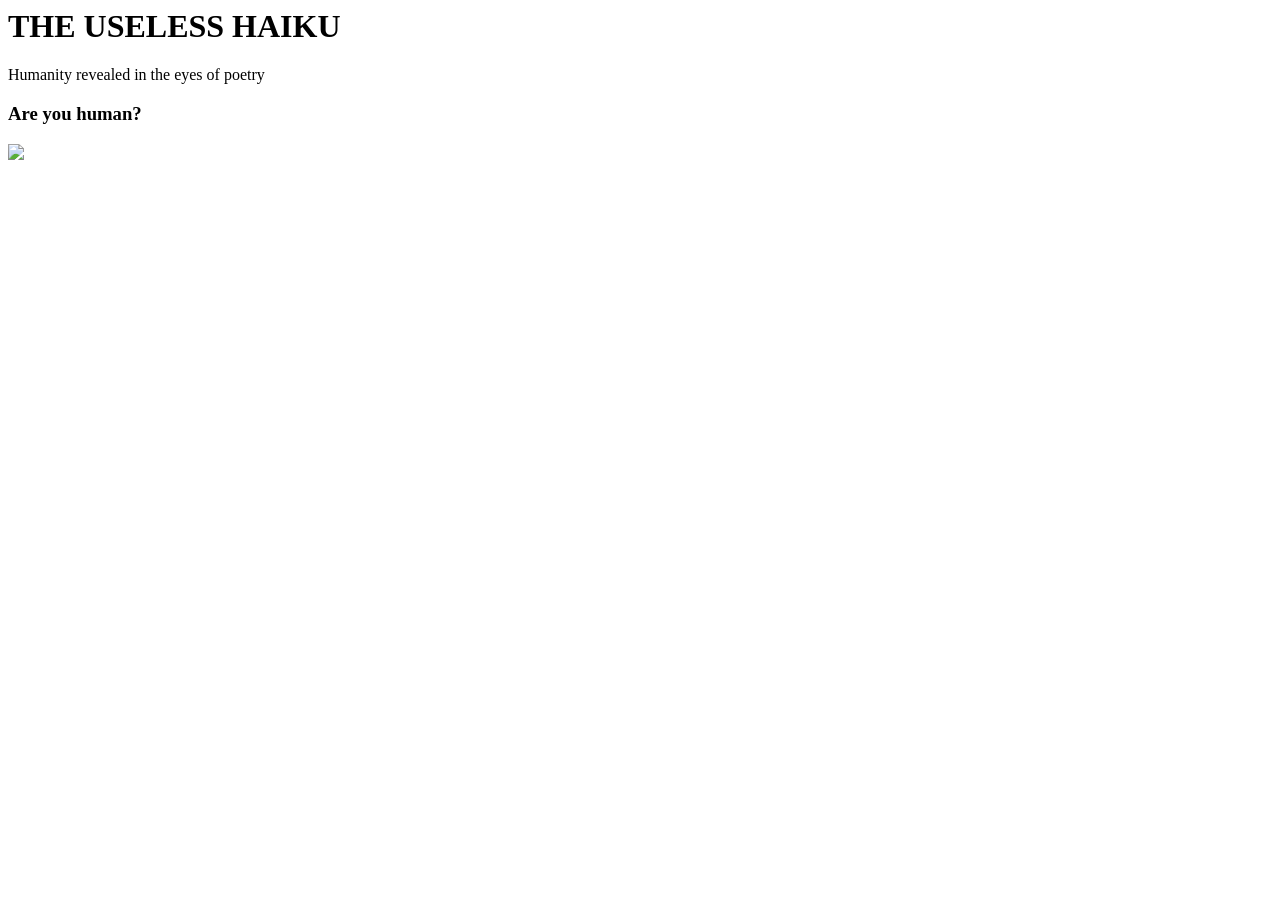
==== index.html @ 205d9ccf "Set up the skeleton of the first few pages" ====
<html lang="en">
<head>
    <meta charset="UTF-8">
    <meta name="viewport" content="width=device-width, initial-scale=1.0">
    <title>The Useless Haiku</title>
        <link rel="stylesheet" href="styles.css">

</head>
<body id="index">
    <h1>THE USELESS HAIKU</h1>
    <p>Humanity revealed in the eyes of poetry</p>
    <h3>Are you human?</h3>

    <!--START BUTTON-->
    <a href="type-entry.html">
        <img src="img/place-holder-img-replace">
    </a>
  
</body>
</html>
---- styles.css ----
#index {
    background: linear-gradient(#0AE3E6)
}

#haiku-end {
    background: linear-gradient(#C2FBFF);
}
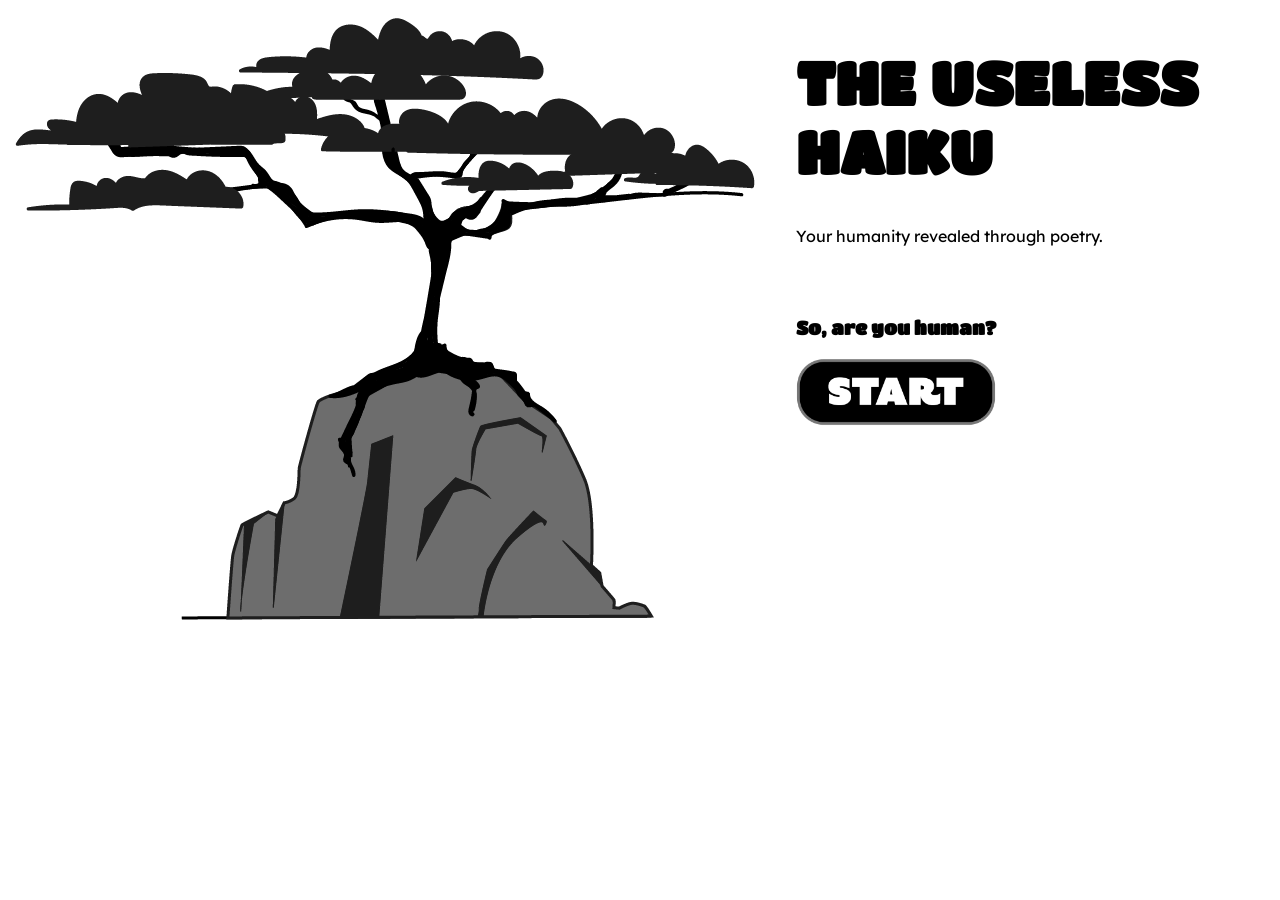
==== commit 1f4dbeb7: "Worked on the index.html page and added/sized the graphic assets and text content" ====
--- a/index.html
+++ b/index.html
@@ -6,15 +6,22 @@
         <link rel="stylesheet" href="styles.css">
 
 </head>
-<body id="index">
-    <h1>THE USELESS HAIKU</h1>
-    <p>Humanity revealed in the eyes of poetry</p>
-    <h3>Are you human?</h3>
+<body>
+    <div style="display: flex; align-items: flex-start; gap: 20px;">
+        <img src="img/home-tree.png" alt="tree on a rock simple drawing" width="800px">
+        <div>
+        <h1 class="page-titles" id="home-title">THE USELESS HAIKU</h1>
+        <p id="content-font">Your humanity revealed through poetry.</p>
+        <br>
+        <br>
+        <h3 class="page-titles">So, are you human?</h3>
 
-    <!--START BUTTON-->
-    <a href="type-entry.html">
-        <img src="img/place-holder-img-replace">
-    </a>
+            <!--WEBSITE START BUTTON-->
+            <a href="prompt-gen.html">
+                <img src="img/start-button.png" width="200px">
+            </a>
+        </div>
+    </div>
   
 </body>
 </html>
--- a/styles.css
+++ b/styles.css
@@ -1,7 +1,71 @@
+@font-face {
+    font-family: prime-title;
+    src: url(fonts/TitanOne-Regular.ttf);
+}
+
+@font-face {
+    font-family: content-title;
+    src: url(fonts/LexendDeca-VariableFont_wght.ttf);
+}
+
+@font-face {
+    font-family: content-title;
+    src: url(fonts/);
+}
+
+
+
 #index {
-    background: linear-gradient(#0AE3E6)
+    
+}
+
+.page-titles {
+    font-family: prime-title;
+}
+
+#home-title {
+    font-size: 60px;
+}
+
+#content-font {
+    font-family: content-title;
 }
 
 #haiku-end {
     background: linear-gradient(#C2FBFF);
+}
+
+#prompt-page {
+    margin: 0;
+    min-height: 100vh;
+    background-image: url("img/prompt-bckg.png");
+    background-size: cover;
+    background-position: center;
+    background-repeat: no-repeat;
+}
+
+.prompt-overlay {
+    min-height: 100vh;
+    display: flex;
+    flex-direction: column;
+    justify-content: center;
+    align-items: flex-start;
+    gap: 13px;
+    padding: 20px;
+}
+
+.image-btn {
+    padding: 0;
+    border: 0;
+    background: transparent;
+    cursor: pointer;
+}
+
+.bottom-right-section {
+    margin-top: 40px;
+    margin-left: auto;
+    display: flex;
+    flex-direction: column;
+    align-items: center;
+    gap: 13px;
 }
